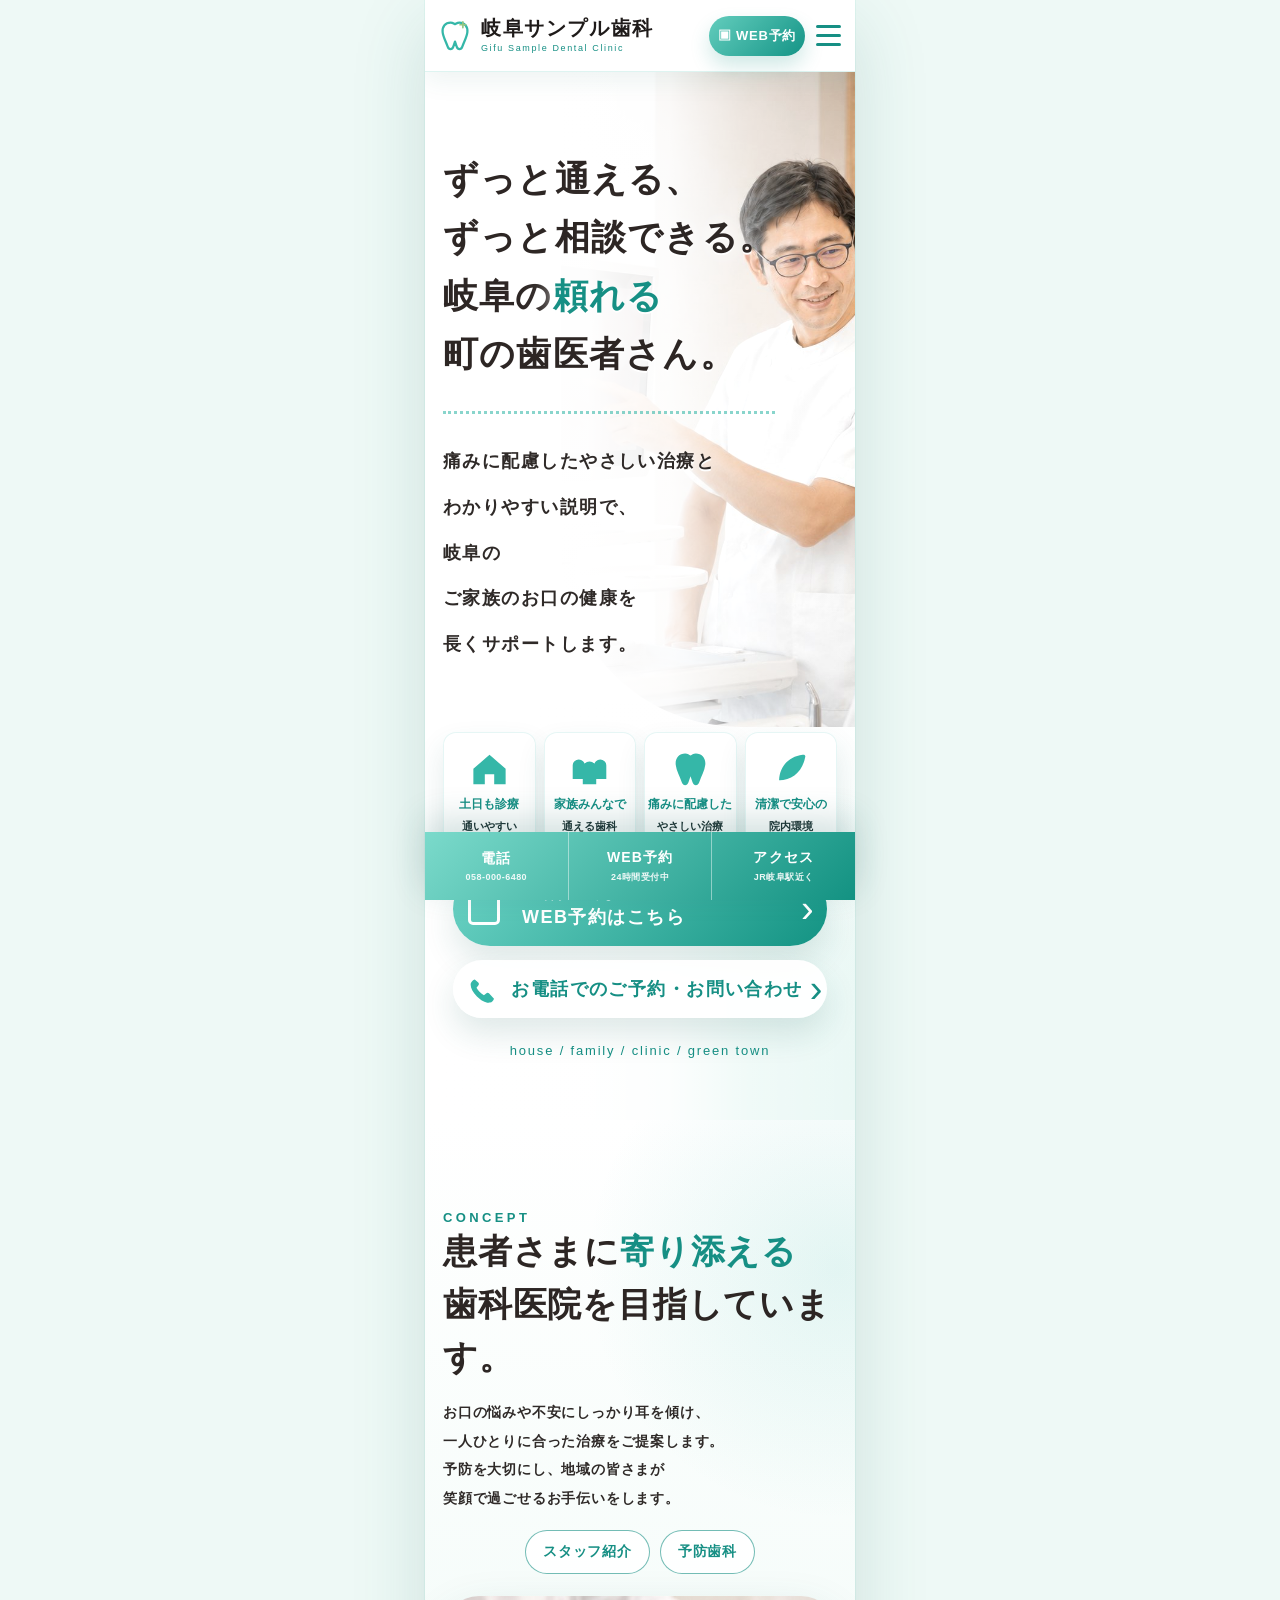
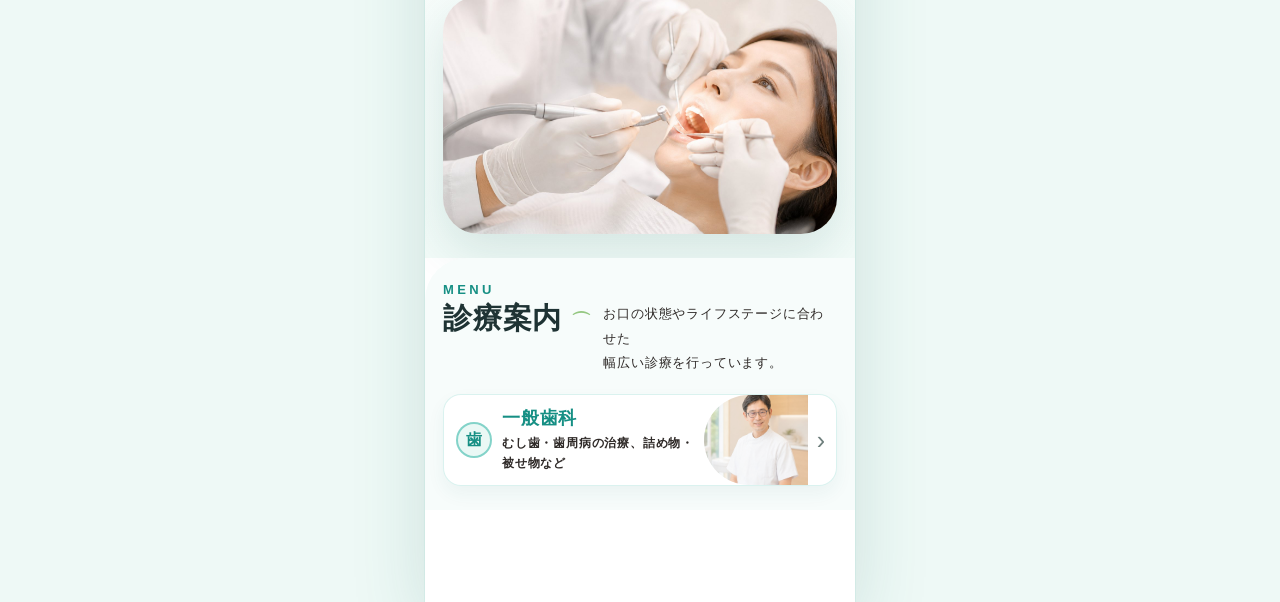
==== index.html @ 12d05323 "Initial commit" ====
<!doctype html>
<html lang="ja">
<head>
  <meta charset="utf-8">
  <meta name="viewport" content="width=device-width, initial-scale=1">
  <title>岐阜サンプル歯科 | Gifu Sample Dental Clinic</title>
  <meta name="description" content="岐阜サンプル歯科は、痛みに配慮したやさしい治療とわかりやすい説明で、ご家族のお口の健康を長く支える歯科医院です。">
  <meta name="theme-color" content="#35b7a8">
  <meta property="og:type" content="website">
  <meta property="og:site_name" content="岐阜サンプル歯科">
  <meta property="og:title" content="岐阜サンプル歯科 | Gifu Sample Dental Clinic">
  <meta property="og:description" content="ずっと通える、ずっと相談できる。岐阜の頼れる町の歯医者さん。">
  <meta property="og:image" content="assets/friendly_dental_consultation_in_a_modern_clinic.jpg">
  <link rel="icon" href="assets/favicon.svg" type="image/svg+xml">
  <link rel="manifest" href="site.webmanifest">
  <link rel="preload" as="image" href="assets/friendly_dental_consultation_in_a_modern_clinic.jpg">
  <link rel="stylesheet" href="styles.css">
</head>
<body class="home-page">
  <div class="site-shell">
    <header class="site-header">
      <a class="brand" href="index.html" aria-label="岐阜サンプル歯科トップ">
        <svg class="logo-icon" viewBox="0 0 64 64" aria-hidden="true">
          <path d="M24 8c-9 0-15 7-14 17 1 9 6 17 9 26 2 6 8 6 10 0l3-9 3 9c2 6 8 6 10 0 3-9 8-17 9-26C55 15 49 8 40 8c-4 0-6 2-8 3-2-1-4-3-8-3Z" fill="#fff" stroke="#35b7a8" stroke-width="4" stroke-linejoin="round"/>
          <path d="M46 7v10M41 12h10" stroke="#94c781" stroke-width="3" stroke-linecap="round"/>
        </svg>
        <span>
          <span class="brand-name">岐阜サンプル歯科</span>
          <span class="brand-en">Gifu Sample Dental Clinic</span>
        </span>
      </a>
      <a class="reserve-pill" href="reserve.html">▣ WEB予約</a>
      <button class="menu-trigger" type="button" data-menu-button aria-expanded="false" aria-label="メニューを開く">
        <span></span><span></span><span></span>
      </button>
    </header>
    <nav class="drawer" data-drawer aria-label="サイト内メニュー">
      <a href="treatment.html">診療案内 <span>›</span></a>
      <a href="staff.html">スタッフ紹介 <span>›</span></a>
      <a href="first.html">初めての方へ <span>›</span></a>
      <a href="clinic.html">院内・アクセス <span>›</span></a>
      <a href="reserve.html">WEB予約・相談 <span>›</span></a>
    </nav>

    <main class="page">
      <section class="hero-visual">
        <img class="hero-photo" src="assets/friendly_dental_consultation_in_a_modern_clinic.jpg" alt="院長が患者さまへ口腔内画像を見せながら説明している診療室">
        <div class="hero-copy reveal">
          <h1>ずっと通える、<br>ずっと相談できる。<br>岐阜の<strong>頼れる</strong><br>町の歯医者さん。</h1>
          <p>痛みに配慮したやさしい治療と<br>わかりやすい説明で、岐阜の<br>ご家族のお口の健康を<br>長くサポートします。</p>
        </div>

        <div class="floating-panel reveal">
          <div class="badge-wrap">
            <span class="badge">
              <svg viewBox="0 0 64 64" aria-hidden="true"><path d="M8 31 32 10l24 21v23H39V39H25v15H8V31Z"/></svg>
              <strong>土日も診療</strong><em>通いやすい</em>
            </span>
            <span class="badge">
              <svg viewBox="0 0 64 64" aria-hidden="true"><path d="M25 26a9 9 0 1 0-18 0v20h18V26Zm32 0a9 9 0 1 0-18 0v20h18V26ZM32 20a10 10 0 0 0-10 10v24h20V30A10 10 0 0 0 32 20Z"/></svg>
              <strong>家族みんなで</strong><em>通える歯科</em>
            </span>
            <span class="badge">
              <svg viewBox="0 0 64 64" aria-hidden="true"><path d="M24 8c-9 0-15 7-14 17 1 9 6 17 9 26 2 6 8 6 10 0l3-9 3 9c2 6 8 6 10 0 3-9 8-17 9-26C55 15 49 8 40 8c-4 0-6 2-8 3-2-1-4-3-8-3Z"/></svg>
              <strong>痛みに配慮した</strong><em>やさしい治療</em>
            </span>
            <span class="badge">
              <svg viewBox="0 0 64 64" aria-hidden="true"><path d="M50 10C29 13 16 27 15 48c20 0 35-13 39-35 .4-2-1-3.4-4-3Zm-2 6C36 27 27 35 16 49"/></svg>
              <strong>清潔で安心の</strong><em>院内環境</em>
            </span>
          </div>
          <div class="hero-actions">
            <a class="hero-main-reserve" href="reserve.html">
              <span class="hero-calendar" aria-hidden="true"></span>
              <span><small>24時間いつでもOK</small>WEB予約はこちら</span>
              <b>›</b>
            </a>
            <a class="hero-call-reserve" href="tel:0580006480">
              <svg class="hero-phone-icon" viewBox="0 0 64 64" aria-hidden="true"><path d="M20 10c-4 1-8 5-9 9-2 8 4 20 14 30s22 16 30 14c4-1 8-5 9-9l-11-12c-2-2-5-2-7 0l-5 4c-7-4-13-10-17-17l4-5c2-2 2-5 0-7L20 10Z"/></svg>
              <span>お電話でのご予約・お問い合わせ</span>
              <b>›</b>
            </a>
          </div>
          <div class="town-line">house / family / clinic / green town</div>
        </div>
      </section>

      <section class="concept-stage reveal">
        <div class="concept-copy">
          <span class="en-label">Concept</span>
          <h2>患者さまに<strong>寄り添える</strong><br>歯科医院を目指しています。</h2>
          <p>お口の悩みや不安にしっかり耳を傾け、<br>一人ひとりに合った治療をご提案します。<br>予防を大切にし、地域の皆さまが<br>笑顔で過ごせるお手伝いをします。</p>
          <div class="btn-row">
            <a class="soft-btn" href="staff.html">スタッフ紹介</a>
            <a class="soft-btn" href="treatment.html">予防歯科</a>
          </div>
        </div>
        <div class="concept-photo">
          <img src="assets/friendly_medical_staff_in_modern_clinic.jpg" alt="岐阜サンプル歯科のスタッフ">
        </div>
      </section>

      <section class="menu-preview reveal">
        <div class="menu-title-row">
          <div>
            <span class="en-label">MENU</span>
            <h2>診療案内 <span class="leaf">⌒</span></h2>
          </div>
          <p>お口の状態やライフステージに合わせた<br>幅広い診療を行っています。</p>
        </div>
        <a class="menu-band" href="treatment.html">
          <span class="line-icon">歯</span>
          <h3>一般歯科</h3>
          <p>むし歯・歯周病の治療、詰め物・被せ物など</p>
          <img class="photo-slice" src="assets/dental_checkup_in_progress.jpg" alt="一般歯科の診療風景">
        </a>
      </section>
    </main>
  </div>

  <nav class="bottom-action-bar" aria-label="固定予約導線">
    <a href="tel:0580006480"><span>電話</span><small>058-000-6480</small></a>
    <a href="reserve.html"><span>WEB予約</span><small>24時間受付中</small></a>
    <a href="clinic.html#access"><span>アクセス</span><small>JR岐阜駅近く</small></a>
  </nav>
  <script src="app.js"></script>
</body>
</html>
---- styles.css ----
:root {
  --color-primary: #35b7a8;
  --color-primary-dark: #168f84;
  --color-mint: #eaf8f5;
  --color-mint-light: #f6fcfa;
  --color-cream: #fffaf1;
  --color-text: #2f2a28;
  --color-heading: #1f3334;
  --color-muted: #6f7f7d;
  --color-white: #ffffff;
  --radius-sm: 14px;
  --radius-md: 22px;
  --radius-lg: 34px;
  --radius-xl: 46px;
  --radius-pill: 999px;
  --shadow-soft: 0 12px 32px rgba(30, 100, 95, 0.10);
  --shadow-panel: 0 18px 48px rgba(30, 100, 95, 0.14);
  --header-height: 72px;
  --bottom-cta-height: 68px;
  --page-max-width: 430px;
}

* {
  box-sizing: border-box;
}

html {
  scroll-behavior: smooth;
}

body {
  margin: 0;
  background: #eef9f6;
  color: var(--color-text);
  font-family: "Yu Mincho", "Hiragino Mincho ProN", "Yu Gothic", "Hiragino Sans", sans-serif;
  letter-spacing: 0.05em;
  overflow-x: hidden;
}

img {
  display: block;
  max-width: 100%;
}

a {
  color: inherit;
  text-decoration: none;
}

button,
input,
select,
textarea {
  font: inherit;
}

.site-shell {
  width: 100%;
  max-width: var(--page-max-width);
  min-height: 100vh;
  margin: 0 auto;
  overflow-x: hidden;
  background: var(--color-white);
  padding-bottom: calc(var(--bottom-cta-height) + 24px);
  position: relative;
}

@media (min-width: 431px) {
  .site-shell {
    box-shadow: 0 0 0 1px rgba(53, 183, 168, 0.08), 0 24px 70px rgba(30, 100, 95, 0.16);
  }
}

.site-header {
  height: var(--header-height);
  position: sticky;
  top: 0;
  z-index: 40;
  display: flex;
  align-items: center;
  gap: 8px;
  padding: 9px 12px;
  background: rgba(255, 255, 255, 0.95);
  border-bottom: 1px solid rgba(53, 183, 168, 0.16);
  box-shadow: 0 8px 26px rgba(30, 100, 95, 0.08);
  backdrop-filter: blur(14px);
}

.brand {
  min-width: 0;
  flex: 1;
  display: flex;
  align-items: center;
  gap: 8px;
}

.logo-icon {
  width: 36px;
  height: 36px;
  flex: 0 0 auto;
}

.brand-name {
  display: block;
  color: #1f1b1a;
  font-size: clamp(16px, 4.8vw, 20px);
  line-height: 1.05;
  font-weight: 700;
  letter-spacing: 0.08em;
  white-space: nowrap;
}

.brand-en {
  display: block;
  margin-top: 4px;
  color: var(--color-primary-dark);
  font-family: "Trebuchet MS", sans-serif;
  font-size: 9px;
  letter-spacing: 0.18em;
  white-space: nowrap;
}

.reserve-pill {
  width: 96px;
  height: 40px;
  border-radius: var(--radius-pill);
  background: linear-gradient(135deg, #63cdbd, #149486);
  color: #fff;
  display: inline-flex;
  align-items: center;
  justify-content: center;
  gap: 6px;
  font-weight: 700;
  font-size: 13px;
  box-shadow: 0 10px 20px rgba(22, 143, 132, 0.20);
}

.menu-trigger {
  width: 30px;
  height: 30px;
  padding: 0;
  border: 0;
  background: transparent;
  display: inline-flex;
  flex-direction: column;
  align-items: center;
  justify-content: center;
  gap: 6px;
}

.menu-trigger span {
  width: 25px;
  height: 3px;
  border-radius: var(--radius-pill);
  background: var(--color-primary-dark);
}

.drawer {
  position: fixed;
  z-index: 60;
  left: 50%;
  top: var(--header-height);
  width: 100%;
  max-width: var(--page-max-width);
  transform: translate(-50%, -16px);
  opacity: 0;
  pointer-events: none;
  padding: 14px 18px 22px;
  background: rgba(255, 255, 255, 0.98);
  border-bottom: 1px solid rgba(53, 183, 168, 0.16);
  box-shadow: var(--shadow-panel);
  transition: 0.22s ease;
}

.drawer.is-open {
  transform: translate(-50%, 0);
  opacity: 1;
  pointer-events: auto;
}

.drawer a {
  display: flex;
  justify-content: space-between;
  padding: 13px 4px;
  border-bottom: 1px dashed rgba(53, 183, 168, 0.22);
  color: var(--color-heading);
  font-weight: 700;
}

.bottom-action-bar {
  position: fixed;
  left: 50%;
  bottom: 0;
  z-index: 55;
  width: 100%;
  max-width: var(--page-max-width);
  height: var(--bottom-cta-height);
  transform: translateX(-50%);
  display: flex;
  overflow: hidden;
  background: linear-gradient(135deg, #7bdacb 0%, #139282 100%);
  box-shadow: 0 -12px 34px rgba(30, 100, 95, 0.20);
}

.bottom-action-bar a {
  flex: 1;
  display: flex;
  flex-direction: column;
  align-items: center;
  justify-content: center;
  gap: 4px;
  color: #fff;
  border-left: 1px solid rgba(255, 255, 255, 0.45);
  font-weight: 800;
  font-size: 14px;
  letter-spacing: 0.08em;
}

.bottom-action-bar a:first-child {
  border-left: 0;
}

.bottom-action-bar small {
  font-family: "Trebuchet MS", sans-serif;
  font-size: 9px;
  letter-spacing: 0.05em;
  opacity: 0.9;
}

.page {
  position: relative;
  overflow: hidden;
}

.page::before,
.page::after {
  content: "";
  position: absolute;
  pointer-events: none;
  border-radius: 50%;
  background: radial-gradient(circle, rgba(53, 183, 168, 0.13), rgba(255, 255, 255, 0));
  z-index: 0;
}

.page::before {
  width: 250px;
  height: 250px;
  top: 130px;
  left: -140px;
}

.page::after {
  width: 300px;
  height: 300px;
  right: -170px;
  bottom: 360px;
}

.page > * {
  position: relative;
  z-index: 1;
}

.leaf {
  color: #94c781;
  font-size: 20px;
  letter-spacing: -0.08em;
}

.en-label {
  display: block;
  color: var(--color-primary-dark);
  font-family: "Trebuchet MS", sans-serif;
  font-size: 13px;
  font-weight: 800;
  letter-spacing: 0.26em;
  text-transform: uppercase;
}

.section-band {
  padding: 28px 20px;
  position: relative;
}

.section-band.mint {
  background:
    radial-gradient(circle at 5% 16%, rgba(53, 183, 168, 0.10), transparent 34%),
    linear-gradient(180deg, #f6fcfa 0%, #ffffff 100%);
}

.section-band.wave {
  background:
    radial-gradient(circle at 92% 10%, rgba(53, 183, 168, 0.11), transparent 28%),
    linear-gradient(180deg, #ffffff 0%, #effaf7 100%);
  border-radius: 42px 42px 0 0;
  margin-top: -16px;
}

.section-head {
  margin-bottom: 18px;
}

.section-head h1,
.section-head h2 {
  margin: 7px 0 0;
  color: var(--color-heading);
  font-size: clamp(28px, 8.2vw, 38px);
  line-height: 1.35;
  letter-spacing: 0.14em;
}

.section-head p {
  margin: 12px 0 0;
  color: var(--color-text);
  font-size: 14px;
  line-height: 2;
}

.section-note {
  color: var(--color-muted);
  font-size: 12px;
  line-height: 1.9;
}

.btn-row {
  display: flex;
  gap: 10px;
  align-items: center;
  justify-content: center;
}

.soft-btn,
.solid-btn {
  min-height: 44px;
  border-radius: var(--radius-pill);
  display: inline-flex;
  align-items: center;
  justify-content: center;
  gap: 8px;
  padding: 0 17px;
  font-weight: 800;
  font-size: 14px;
  white-space: nowrap;
}

.soft-btn {
  color: var(--color-primary-dark);
  border: 1px solid rgba(22, 143, 132, 0.60);
  background: rgba(255, 255, 255, 0.88);
}

.solid-btn {
  color: #fff;
  border: 0;
  background: linear-gradient(135deg, #68cfbf, #139282);
  box-shadow: 0 12px 26px rgba(22, 143, 132, 0.22);
}

.hero-visual {
  position: relative;
  min-height: 700px;
  padding: 34px 18px 108px;
  background:
    linear-gradient(90deg, rgba(255, 255, 255, 1) 0%, rgba(255, 255, 255, 0.98) 54%, rgba(255, 255, 255, 0.44) 75%, rgba(255, 255, 255, 0.06) 100%),
    linear-gradient(180deg, #ffffff 0%, #f6fcfa 100%);
  overflow: hidden;
}

.hero-visual::before {
  content: "";
  position: absolute;
  inset: auto -40px -30px -40px;
  height: 118px;
  background: #fff;
  border-radius: 50% 50% 0 0 / 58% 58% 0 0;
  z-index: 2;
}

.hero-photo {
  position: absolute;
  z-index: 0;
  top: 0;
  right: -64px;
  width: 78%;
  height: 380px;
  object-fit: cover;
  object-position: 56% center;
  border-bottom-left-radius: 160px;
  filter: saturate(0.98) brightness(1.06);
}

.hero-copy {
  width: 66%;
  position: relative;
  z-index: 3;
  padding-top: 10px;
  word-break: keep-all;
  overflow-wrap: normal;
}

.hero-copy h1 {
  margin: 0;
  color: #2d2624;
  font-size: clamp(27px, 7.2vw, 31px);
  line-height: 1.54;
  letter-spacing: 0.045em;
  font-weight: 800;
  word-break: keep-all;
  overflow-wrap: normal;
}

.hero-copy h1 strong,
.section-head strong,
.concept-copy strong {
  color: var(--color-primary-dark);
  font-weight: 900;
}

.hero-copy p {
  margin: 16px 0 0;
  color: var(--color-text);
  font-size: clamp(13px, 3.5vw, 15px);
  line-height: 2.15;
  font-weight: 600;
}

.town-line {
  margin-top: 18px;
  color: #8caf77;
  font-family: "Trebuchet MS", sans-serif;
  font-size: 12px;
  letter-spacing: 0.08em;
  border-top: 2px dotted rgba(53, 183, 168, 0.40);
  padding-top: 14px;
}

.floating-panel {
  position: relative;
  z-index: 5;
  margin: 42px 0 0;
}

.badge-wrap {
  display: flex;
  flex-wrap: wrap;
  justify-content: center;
  gap: 10px 8px;
  margin-bottom: 18px;
}

.badge {
  width: calc(33.333% - 7px);
  min-height: 44px;
  display: flex;
  align-items: center;
  justify-content: center;
  gap: 6px;
  padding: 8px 7px;
  border-radius: var(--radius-pill);
  background: rgba(255, 255, 255, 0.93);
  box-shadow: 0 10px 22px rgba(30, 100, 95, 0.11);
  border: 1px solid rgba(53, 183, 168, 0.18);
  color: var(--color-heading);
  font-weight: 800;
  font-size: 12px;
  line-height: 1.28;
}

.badge .line-icon {
  width: 24px;
  height: 24px;
  flex: 0 0 auto;
  font-size: 13px;
}

.hero-actions {
  display: flex;
  gap: 10px;
  margin-top: 4px;
}

.hero-actions a {
  flex: 1;
  min-height: 56px;
  border-radius: var(--radius-pill);
  display: flex;
  align-items: center;
  justify-content: center;
  gap: 7px;
  font-size: 13px;
  font-weight: 900;
  letter-spacing: 0.02em;
  white-space: nowrap;
}

.hero-actions a:nth-child(2) {
  background: linear-gradient(135deg, #62cbbb, #119083);
  color: #fff;
  box-shadow: 0 13px 26px rgba(22, 143, 132, 0.22);
}

.hero-actions a:not(:nth-child(2)) {
  background: #fff;
  color: var(--color-primary-dark);
  border: 2px solid rgba(22, 143, 132, 0.72);
}

.home-page .hero-visual {
  min-height: 1048px;
  padding: 54px 18px 42px;
  background:
    linear-gradient(180deg, #ffffff 0%, #ffffff 60%, #edf9f6 100%);
}

.home-page .hero-visual::before {
  height: 220px;
  bottom: 0;
  background: linear-gradient(180deg, rgba(234, 248, 245, 0) 0%, rgba(234, 248, 245, 0.96) 40%, rgba(234, 248, 245, 1) 100%);
  border-radius: 0;
  z-index: 1;
}

.home-page .hero-visual::after {
  content: "";
  position: absolute;
  inset: 0;
  z-index: 1;
  pointer-events: none;
  background:
    linear-gradient(90deg, rgba(255, 255, 255, 1) 0%, rgba(255, 255, 255, 0.99) 38%, rgba(255, 255, 255, 0.86) 57%, rgba(255, 255, 255, 0.28) 76%, rgba(255, 255, 255, 0.02) 100%),
    linear-gradient(180deg, rgba(255,255,255,0) 0%, rgba(255,255,255,0) 68%, rgba(234,248,245,0.88) 88%, rgba(234,248,245,1) 100%);
}

.home-page .hero-photo {
  right: -84px;
  top: 0;
  width: 88%;
  height: 655px;
  border-bottom-left-radius: 180px;
  object-position: 52% center;
}

.home-page .hero-copy {
  width: 82%;
  padding-top: 24px;
  z-index: 3;
}

.home-page .hero-copy h1 {
  display: inline-block;
  margin: 0 0 25px;
  padding-bottom: 27px;
  border-bottom: 3px dotted rgba(53, 183, 168, 0.58);
  font-size: clamp(30px, 8.15vw, 35px);
  line-height: 1.67;
  letter-spacing: 0.035em;
  text-shadow: 0 2px 0 rgba(255, 255, 255, 0.98), 0 0 18px rgba(255, 255, 255, 0.96), 0 0 34px rgba(255, 255, 255, 0.88);
}

.home-page .hero-copy p {
  margin: 0;
  width: 72%;
  font-size: clamp(16px, 4.15vw, 18px);
  line-height: 2.55;
  font-weight: 700;
  letter-spacing: 0.08em;
  text-shadow: 0 2px 0 rgba(255,255,255,0.98), 0 0 18px rgba(255,255,255,0.95);
}

.home-page .floating-panel {
  margin-top: 64px;
  z-index: 4;
}

.home-page .badge-wrap {
  display: grid;
  grid-template-columns: repeat(4, minmax(0, 1fr));
  gap: 8px;
  margin-bottom: 24px;
}

.home-page .badge {
  width: auto;
  min-height: 116px;
  padding: 13px 6px 12px;
  display: flex;
  flex-direction: column;
  align-items: center;
  justify-content: center;
  gap: 6px;
  border-radius: 13px;
  background: rgba(255, 255, 255, 0.93);
  border: 1px solid rgba(53, 183, 168, 0.12);
  box-shadow: 0 14px 28px rgba(30, 100, 95, 0.12);
  text-align: center;
}

.home-page .badge svg {
  width: 43px;
  height: 43px;
  fill: var(--color-primary);
  stroke: var(--color-primary);
  stroke-width: 0;
}

.home-page .badge strong {
  display: block;
  color: var(--color-primary-dark);
  font-size: 12px;
  line-height: 1.3;
  font-weight: 900;
  letter-spacing: 0;
  word-break: keep-all;
  overflow-wrap: normal;
}

.home-page .badge em {
  display: block;
  color: var(--color-heading);
  font-style: normal;
  font-size: 11px;
  line-height: 1.35;
  font-weight: 700;
  letter-spacing: 0;
  word-break: keep-all;
  overflow-wrap: normal;
}

.home-page .hero-actions {
  flex-direction: column;
  gap: 14px;
  margin-top: 0;
  padding: 0 10px;
}

.home-page .hero-actions a {
  width: 100%;
  min-height: auto;
  position: relative;
  border-radius: var(--radius-pill);
  font-size: 18px;
  letter-spacing: 0.08em;
  box-shadow: 0 16px 32px rgba(30, 100, 95, 0.14);
  overflow: hidden;
}

.home-page .hero-actions .hero-main-reserve {
  min-height: 74px;
  display: grid;
  grid-template-columns: 62px 1fr 26px;
  color: #fff;
  border: 0;
  background: linear-gradient(135deg, #6dd4c6 0%, #139383 100%);
}

.home-page .hero-actions .hero-main-reserve small {
  display: block;
  margin-bottom: 4px;
  font-size: 11px;
  line-height: 1;
  letter-spacing: 0.16em;
  opacity: 0.96;
}

.home-page .hero-calendar {
  width: 32px;
  height: 32px;
  justify-self: center;
  border: 3px solid #fff;
  border-radius: 5px;
  position: relative;
}

.home-page .hero-calendar::before,
.home-page .hero-calendar::after {
  content: "";
  position: absolute;
  top: -8px;
  width: 5px;
  height: 10px;
  border-radius: 4px;
  background: #fff;
}

.home-page .hero-calendar::before {
  left: 6px;
}

.home-page .hero-calendar::after {
  right: 6px;
}

.home-page .hero-actions .hero-call-reserve {
  min-height: 58px;
  display: grid;
  grid-template-columns: 48px 1fr 24px;
  color: var(--color-primary-dark);
  background: rgba(255, 255, 255, 0.96);
  border: 0;
  padding: 0 14px 0 24px;
}

.home-page .hero-phone-icon {
  display: flex;
  justify-self: center;
  width: 28px;
  height: 28px;
  color: var(--color-primary);
  fill: currentColor;
}

.home-page .hero-actions b {
  font-size: 38px;
  line-height: 1;
  font-weight: 400;
}

.home-page .town-line {
  margin: 26px auto 0;
  padding: 0;
  border: 0;
  color: var(--color-primary-dark);
  font-size: 13px;
  line-height: 1;
  letter-spacing: 0.14em;
  text-align: center;
  white-space: nowrap;
}

.line-icon {
  width: 36px;
  height: 36px;
  display: inline-flex;
  align-items: center;
  justify-content: center;
  color: var(--color-primary-dark);
  border: 2px solid rgba(53, 183, 168, 0.56);
  border-radius: 50%;
  font-weight: 900;
  font-family: "Trebuchet MS", sans-serif;
  line-height: 1;
}

.news-panel {
  margin: 16px 0 0;
  padding: 10px 12px;
  background: rgba(255, 255, 255, 0.94);
  border-radius: 20px;
  border: 1px solid rgba(53, 183, 168, 0.16);
  box-shadow: var(--shadow-soft);
  display: flex;
  gap: 14px;
  align-items: stretch;
}

.news-title {
  display: flex;
  align-items: center;
  padding-right: 13px;
  border-right: 2px dotted rgba(53, 183, 168, 0.42);
  color: var(--color-primary-dark);
  font-family: "Trebuchet MS", sans-serif;
  font-size: 21px;
  font-weight: 800;
  letter-spacing: 0.18em;
}

.news-list {
  flex: 1;
}

.news-line {
  display: flex;
  align-items: center;
  gap: 8px;
  padding: 3px 0;
  font-size: 12px;
  white-space: nowrap;
}

.news-line time {
  font-family: "Trebuchet MS", sans-serif;
  letter-spacing: 0.04em;
}

.news-label {
  padding: 3px 9px;
  border-radius: var(--radius-pill);
  background: var(--color-mint);
  color: var(--color-primary-dark);
  font-size: 11px;
  font-weight: 800;
}

.concept-stage {
  padding: 90px 18px 24px;
  background:
    radial-gradient(circle at 96% 20%, rgba(53, 183, 168, 0.13), transparent 35%),
    linear-gradient(180deg, #ffffff 0%, #f2fbf8 100%);
}

.concept-copy h2 {
  margin: 0;
  font-size: clamp(28px, 7.4vw, 34px);
  line-height: 1.56;
  color: #2d2624;
}

.concept-copy p {
  margin: 14px 0 17px;
  font-size: 14px;
  line-height: 2.05;
  font-weight: 600;
}

.concept-photo {
  margin: 22px 0 0;
  width: 100%;
  border-radius: 36px;
  overflow: hidden;
  box-shadow: var(--shadow-panel);
}

.concept-photo img {
  width: 100%;
  height: 238px;
  object-fit: cover;
  object-position: center;
}

.menu-preview {
  padding: 24px 18px 16px;
  background: #f7fcfb;
  border-top-left-radius: 42px;
}

.menu-title-row {
  display: flex;
  align-items: flex-start;
  justify-content: space-between;
  gap: 14px;
  margin-bottom: 18px;
}

.menu-title-row h2 {
  margin: 4px 0 0;
  font-size: 29px;
  line-height: 1.2;
  color: var(--color-heading);
}

.menu-title-row p {
  flex: 1;
  margin: 20px 0 0;
  font-size: 13px;
  line-height: 1.9;
}

.menu-band {
  display: block;
  position: relative;
  min-height: 74px;
  padding: 12px 142px 12px 58px;
  margin: 0 0 8px;
  border: 1px solid rgba(53, 183, 168, 0.18);
  border-radius: 18px;
  background: rgba(255, 255, 255, 0.93);
  box-shadow: 0 8px 18px rgba(30, 100, 95, 0.06);
  overflow: hidden;
}

.menu-band::after {
  content: "›";
  position: absolute;
  right: 10px;
  top: 50%;
  transform: translateY(-50%);
  z-index: 3;
  color: var(--color-muted);
  font-size: 25px;
  line-height: 1;
}

.menu-band .line-icon {
  position: absolute;
  left: 12px;
  top: 50%;
  transform: translateY(-50%);
  background: var(--color-mint);
}

.menu-band h3 {
  margin: 0 0 5px;
  color: var(--color-primary-dark);
  font-size: 18px;
  line-height: 1.25;
}

.menu-band p {
  margin: 0;
  color: var(--color-text);
  font-size: 12px;
  line-height: 1.6;
  font-weight: 600;
}

.menu-band .photo-slice {
  position: absolute;
  right: 28px;
  top: 0;
  width: 104px;
  height: 100%;
  object-fit: cover;
  border-radius: 48px 0 0 48px;
  opacity: 0.86;
}

.page-hero {
  position: relative;
  min-height: 292px;
  padding: 40px 20px 28px;
  overflow: hidden;
  background:
    linear-gradient(90deg, rgba(255, 255, 255, 0.98) 0%, rgba(255, 255, 255, 0.86) 52%, rgba(255, 255, 255, 0.16) 100%),
    #f7fcfb;
}

.page-hero img {
  position: absolute;
  right: -10px;
  top: 0;
  width: 51%;
  height: 100%;
  object-fit: cover;
  border-bottom-left-radius: 118px;
  z-index: 0;
}

.page-hero .section-head {
  width: 62%;
  position: relative;
  z-index: 2;
}

.page-hero .section-head h1 {
  font-size: clamp(30px, 8.4vw, 38px);
}

.breadcrumb {
  display: flex;
  gap: 8px;
  align-items: center;
  padding: 14px 20px 0;
  color: var(--color-muted);
  font-size: 12px;
}

.center-title {
  padding: 22px 20px 18px;
  text-align: center;
  background:
    radial-gradient(circle at 100% 0%, rgba(53, 183, 168, 0.10), transparent 34%),
    linear-gradient(180deg, #fff, #fbfdfc);
}

.center-title h1 {
  margin: 0;
  color: var(--color-heading);
  font-size: clamp(28px, 8vw, 36px);
  letter-spacing: 0.2em;
}

.doctor-stage {
  padding: 28px 20px;
  background:
    radial-gradient(circle at 5% 18%, rgba(53, 183, 168, 0.09), transparent 32%),
    linear-gradient(180deg, #fff, #f8fcfb);
}

.doctor-photo-large {
  margin: 12px auto 0;
  width: 68%;
  border-radius: 80px 80px 26px 26px;
  overflow: hidden;
  box-shadow: var(--shadow-panel);
}

.doctor-photo-large img {
  width: 100%;
  height: 300px;
  object-fit: cover;
  object-position: center top;
}

.profile-panel {
  margin-top: -26px;
  padding: 34px 18px 18px;
  border-radius: var(--radius-lg);
  background: rgba(255, 255, 255, 0.94);
  border: 1px solid rgba(53, 183, 168, 0.16);
  box-shadow: var(--shadow-soft);
}

.profile-panel h2 {
  margin: 4px 0 6px;
  color: var(--color-heading);
  font-size: 32px;
  letter-spacing: 0.24em;
}

.profile-panel .meta {
  color: var(--color-primary-dark);
  font-weight: 800;
  font-size: 14px;
}

.history-list {
  margin-top: 14px;
}

.history-line {
  display: flex;
  gap: 13px;
  padding: 9px 0;
  border-bottom: 1px dashed rgba(53, 183, 168, 0.25);
  font-size: 13px;
  line-height: 1.6;
}

.history-line b {
  min-width: 54px;
  color: var(--color-primary-dark);
  font-family: "Trebuchet MS", sans-serif;
}

.message-panel {
  margin-top: 16px;
  padding: 18px;
  border-radius: 28px;
  background: linear-gradient(135deg, rgba(234, 248, 245, 0.86), #fff);
}

.message-panel h3 {
  margin: 0 0 10px;
  color: var(--color-primary-dark);
  font-size: 18px;
  line-height: 1.6;
}

.message-panel p {
  margin: 0;
  font-size: 13px;
  line-height: 2;
}

.three-column {
  display: flex;
  margin-top: 16px;
  border-radius: 24px;
  background: #fff;
  border: 1px solid rgba(53, 183, 168, 0.16);
  box-shadow: var(--shadow-soft);
  overflow: hidden;
}

.three-column > div {
  flex: 1;
  padding: 14px 10px;
  border-left: 1px dashed rgba(53, 183, 168, 0.20);
}

.three-column > div:first-child {
  border-left: 0;
}

.three-column h3 {
  margin: 0 0 8px;
  color: var(--color-primary-dark);
  font-size: 14px;
  text-align: center;
}

.three-column p {
  margin: 0;
  font-size: 11px;
  line-height: 1.8;
}

.staff-mosaic {
  padding: 26px 20px 34px;
  background: #fff;
}

.staff-piece {
  display: flex;
  gap: 14px;
  align-items: center;
  margin: 12px 0 20px;
}

.staff-piece.reverse {
  flex-direction: row-reverse;
}

.staff-piece img {
  width: 42%;
  height: 150px;
  object-fit: cover;
  border-radius: 34px;
  box-shadow: var(--shadow-soft);
}

.staff-piece h3 {
  margin: 0 0 8px;
  color: var(--color-primary-dark);
  font-size: 18px;
}

.staff-piece p {
  margin: 0;
  font-size: 13px;
  line-height: 1.95;
}

.family-illustration {
  margin: 10px 0 20px auto;
  width: 64%;
  padding: 18px;
  border: 2px solid rgba(148, 199, 129, 0.36);
  border-radius: 46px;
  color: var(--color-heading);
  text-align: center;
  background: #fff;
}

.family-illustration p {
  margin: 0 0 10px;
  font-size: 14px;
  line-height: 1.7;
}

.final-cta {
  position: relative;
  padding: 28px 20px 22px;
  background: linear-gradient(90deg, #fff 0%, #fff 50%, rgba(234, 248, 245, 0.95) 100%);
  overflow: hidden;
}

.final-cta img {
  width: 58%;
  margin-left: auto;
  border-radius: 56px 0 0 56px;
  height: 160px;
  object-fit: cover;
}

.final-cta h2 {
  margin: 0 0 12px;
  width: 64%;
  color: var(--color-heading);
  font-size: 22px;
  line-height: 1.75;
}

.final-cta p {
  margin: 0 0 16px;
  width: 60%;
  font-size: 13px;
  line-height: 1.8;
}

.final-cta .solid-btn {
  width: 78%;
  margin: -10px auto 0;
  position: relative;
  z-index: 3;
}

.treatment-list {
  padding: 0 18px 22px;
  background: linear-gradient(180deg, #fff 0%, #f7fcfb 100%);
}

.payment-panel {
  margin: 0 18px 20px;
  padding: 18px;
  border-radius: 26px;
  border: 1px solid rgba(53, 183, 168, 0.22);
  background: rgba(255, 255, 255, 0.95);
  box-shadow: var(--shadow-soft);
}

.payment-panel h2 {
  margin: 0 0 12px;
  color: var(--color-primary-dark);
  font-size: 21px;
}

.payment-pair {
  display: flex;
  gap: 12px;
}

.payment-pair div {
  flex: 1;
  padding: 15px 12px;
  border-radius: 18px;
  background: #fff;
  box-shadow: 0 8px 18px rgba(30, 100, 95, 0.08);
}

.payment-pair b {
  display: block;
  color: var(--color-heading);
  font-size: 14px;
  line-height: 1.6;
}

.payment-pair span {
  display: block;
  margin-top: 8px;
  color: var(--color-muted);
  font-size: 11px;
  line-height: 1.6;
}

.contact-hero {
  min-height: 220px;
}

.tel-panel {
  margin: -18px 16px 18px;
  padding: 20px 18px;
  border-radius: 24px;
  background: rgba(255, 255, 255, 0.96);
  box-shadow: var(--shadow-panel);
  border: 1px solid rgba(53, 183, 168, 0.15);
}

.tel-panel strong {
  display: block;
  color: var(--color-primary-dark);
  font-family: "Trebuchet MS", sans-serif;
  font-size: clamp(31px, 9.4vw, 43px);
  letter-spacing: 0.06em;
}

.tel-panel p {
  margin: 8px 0 0;
  color: #d34d43;
  font-weight: 800;
  font-size: 13px;
  line-height: 1.8;
}

.tel-hours {
  margin-top: 14px;
  padding-top: 14px;
  border-top: 1px solid rgba(53, 183, 168, 0.16);
  font-size: 13px;
  line-height: 2;
}

.contact-form-panel {
  margin: 0 16px 18px;
  padding: 20px 16px;
  border-radius: 24px;
  background: #fff;
  box-shadow: var(--shadow-soft);
  border: 1px solid rgba(53, 183, 168, 0.14);
}

.contact-form-panel h2 {
  margin: 0 0 16px;
  color: var(--color-primary-dark);
  text-align: center;
  font-size: 18px;
}

.form-row {
  margin-bottom: 13px;
}

.form-row label {
  display: flex;
  justify-content: space-between;
  align-items: center;
  margin-bottom: 7px;
  color: var(--color-heading);
  font-size: 13px;
  font-weight: 800;
}

.mark {
  display: inline-flex;
  align-items: center;
  justify-content: center;
  min-width: 34px;
  height: 22px;
  border-radius: 6px;
  color: #d75348;
  border: 1px solid rgba(215, 83, 72, 0.45);
  font-size: 11px;
}

.mark.optional {
  color: var(--color-primary-dark);
  border-color: rgba(53, 183, 168, 0.45);
}

.form-row input,
.form-row select,
.form-row textarea {
  width: 100%;
  min-height: 46px;
  padding: 11px 13px;
  border-radius: 10px;
  border: 1px solid rgba(47, 42, 40, 0.13);
  background: #fff;
  color: var(--color-text);
  outline: 0;
}

.form-row textarea {
  min-height: 96px;
  resize: vertical;
}

.agree-row {
  display: flex;
  align-items: center;
  gap: 9px;
  margin: 10px 0 16px;
  font-size: 13px;
}

.agree-row a {
  color: var(--color-primary-dark);
  text-decoration: underline;
  text-underline-offset: 4px;
}

.is-hidden {
  position: absolute;
  width: 1px;
  height: 1px;
  overflow: hidden;
  clip: rect(0 0 0 0);
  white-space: nowrap;
}

.submit-btn {
  width: 100%;
  height: 54px;
  border: 0;
  border-radius: var(--radius-pill);
  background: linear-gradient(135deg, #72d3c4, #189487);
  color: #fff;
  font-size: 20px;
  font-weight: 900;
  letter-spacing: 0.12em;
  box-shadow: 0 14px 28px rgba(22, 143, 132, 0.18);
}

.hours-access {
  padding: 0 16px 24px;
  display: flex;
  flex-direction: column;
  gap: 16px;
}

.hours-box,
.access-band {
  padding: 18px;
  border-radius: 22px;
  background: rgba(255, 255, 255, 0.95);
  border: 1px solid rgba(53, 183, 168, 0.18);
  box-shadow: var(--shadow-soft);
}

.hours-box h2,
.access-band h2 {
  margin: 0 0 14px;
  color: var(--color-primary-dark);
  font-family: "Trebuchet MS", sans-serif;
  letter-spacing: 0.16em;
  font-size: 20px;
}

.hours-table {
  width: 100%;
  border-collapse: collapse;
  font-size: 12px;
}

.hours-table th,
.hours-table td {
  border-bottom: 1px solid rgba(53, 183, 168, 0.20);
  padding: 9px 4px;
  text-align: center;
}

.hours-table th:first-child,
.hours-table td:first-child {
  text-align: left;
}

.access-map {
  position: relative;
  min-height: 170px;
  margin-bottom: 12px;
  border-radius: 18px;
  overflow: hidden;
  background:
    linear-gradient(90deg, rgba(255, 255, 255, 0.72), rgba(255, 255, 255, 0.25)),
    url("assets/gifu-access-map.jpg") center / cover;
}

.map-pin {
  position: absolute;
  left: 50%;
  top: 48%;
  transform: translate(-50%, -50%);
  width: 88px;
  height: 88px;
  display: flex;
  align-items: center;
  justify-content: center;
  border-radius: 50%;
  color: #fff;
  background: linear-gradient(135deg, #60cdbc, #148f83);
  box-shadow: var(--shadow-panel);
  text-align: center;
  font-weight: 900;
  font-size: 12px;
}

.access-band p {
  margin: 7px 0;
  font-size: 13px;
  line-height: 1.7;
}

.photo-pair {
  display: flex;
  gap: 10px;
  margin-top: 12px;
}

.photo-pair figure {
  flex: 1;
  margin: 0;
}

.photo-pair img {
  height: 88px;
  width: 100%;
  object-fit: cover;
  border-radius: 14px;
}

.photo-pair figcaption {
  margin-top: 6px;
  font-size: 12px;
  text-align: center;
}

.message-stage {
  position: relative;
  padding: 30px 20px 26px;
  background:
    radial-gradient(circle at 82% 20%, rgba(53, 183, 168, 0.11), transparent 36%),
    linear-gradient(180deg, #ffffff, #f8fcfb);
}

.message-stage img {
  width: 50%;
  margin: -10px -10px 0 auto;
  border-radius: 80px 0 0 80px;
  height: 230px;
  object-fit: cover;
  object-position: top center;
}

.message-stage .section-head {
  width: 66%;
}

.message-stage p {
  margin: 10px 0 0;
  font-size: 13px;
  line-height: 2.05;
}

.clinic-gallery {
  padding: 20px 0 26px;
  background: #fff;
}

.clinic-gallery .section-head {
  padding: 0 20px;
}

.gallery-row {
  display: flex;
  overflow-x: auto;
  gap: 0;
  scroll-snap-type: x mandatory;
  scrollbar-width: none;
}

.gallery-row::-webkit-scrollbar {
  display: none;
}

.gallery-row figure {
  flex: 0 0 36%;
  margin: 0;
  scroll-snap-align: start;
}

.gallery-row img {
  width: 100%;
  height: 116px;
  object-fit: cover;
}

.gallery-row figcaption {
  padding: 10px 4px 0;
  color: var(--color-heading);
  text-align: center;
  font-size: 12px;
}

.equipment-strip {
  padding: 24px 18px;
  background:
    linear-gradient(180deg, #f6fcfa, #fff),
    radial-gradient(circle at 92% 16%, rgba(53, 183, 168, 0.11), transparent 30%);
}

.equipment-row {
  display: flex;
  overflow-x: auto;
  gap: 10px;
  padding-bottom: 4px;
  scrollbar-width: none;
}

.equipment-row::-webkit-scrollbar {
  display: none;
}

.equipment-unit {
  flex: 0 0 118px;
  min-height: 170px;
  padding: 10px;
  border-radius: 18px;
  background: rgba(255, 255, 255, 0.92);
  border: 1px solid rgba(53, 183, 168, 0.13);
}

.equipment-unit img {
  width: 100%;
  height: 74px;
  object-fit: contain;
  margin-bottom: 8px;
}

.equipment-unit b {
  display: block;
  color: var(--color-heading);
  font-size: 12px;
  line-height: 1.4;
}

.equipment-unit span {
  display: block;
  margin-top: 6px;
  color: var(--color-muted);
  font-size: 10px;
  line-height: 1.6;
}

.policy-strip {
  padding: 26px 18px;
  background: #fff;
}

.policy-row {
  position: relative;
  min-height: 140px;
  margin-bottom: 14px;
  padding: 18px 18px 18px 124px;
  border-radius: 24px;
  overflow: hidden;
  background:
    radial-gradient(circle at 100% 100%, rgba(255, 250, 241, 0.96), transparent 46%),
    #fff;
  border: 1px solid rgba(53, 183, 168, 0.14);
  box-shadow: var(--shadow-soft);
}

.policy-row img {
  position: absolute;
  left: 66px;
  top: 0;
  width: 120px;
  height: 100%;
  object-fit: cover;
  border-radius: 0 50px 50px 0;
  opacity: 0.95;
}

.policy-row .num {
  position: absolute;
  left: 16px;
  top: 24px;
  color: rgba(53, 183, 168, 0.70);
  font-family: Georgia, serif;
  font-size: 47px;
  font-style: italic;
}

.policy-row h3 {
  position: relative;
  z-index: 2;
  margin: 0 0 8px;
  color: var(--color-heading);
  font-size: 17px;
  line-height: 1.65;
}

.policy-row h3 strong {
  color: var(--color-primary-dark);
}

.policy-row p {
  position: relative;
  z-index: 2;
  margin: 0;
  font-size: 11px;
  line-height: 1.85;
}

.first-hero {
  min-height: 338px;
}

.exam-row {
  padding: 0 18px 24px;
  display: flex;
  gap: 10px;
}

.exam-unit {
  flex: 1;
  border-radius: 16px;
  overflow: hidden;
  background: #fff;
  border: 1px solid rgba(53, 183, 168, 0.15);
  box-shadow: var(--shadow-soft);
}

.exam-unit img {
  width: 100%;
  height: 86px;
  object-fit: cover;
}

.exam-unit b {
  display: block;
  padding: 10px 8px 4px;
  color: var(--color-primary-dark);
  text-align: center;
  font-size: 12px;
  line-height: 1.4;
}

.exam-unit p {
  margin: 0;
  padding: 0 8px 12px;
  font-size: 10px;
  line-height: 1.65;
  text-align: center;
}

.circle-care {
  padding: 22px 18px;
  background: #fff;
}

.circle-wrap {
  display: flex;
  justify-content: space-between;
  gap: 10px;
}

.circle-unit {
  flex: 1;
  text-align: center;
}

.circle-unit img {
  width: 82px;
  height: 82px;
  margin: 0 auto 10px;
  border-radius: 50%;
  object-fit: cover;
  box-shadow: var(--shadow-soft);
}

.circle-unit b {
  display: block;
  color: var(--color-primary-dark);
  font-size: 12px;
  line-height: 1.4;
}

.circle-unit p {
  margin: 6px 0 0;
  font-size: 10px;
  line-height: 1.55;
}

.flow-strip {
  padding: 24px 14px;
  background: linear-gradient(180deg, #f8fcfb, #fff);
}

.flow-line {
  display: flex;
  gap: 6px;
  align-items: stretch;
}

.flow-step {
  flex: 1;
  position: relative;
  padding: 18px 6px 10px;
  border-radius: 16px;
  background: #fff;
  border: 1px solid rgba(53, 183, 168, 0.25);
  text-align: center;
  min-height: 116px;
}

.flow-step::before {
  content: attr(data-step);
  position: absolute;
  left: 8px;
  top: -9px;
  width: 24px;
  height: 24px;
  display: flex;
  align-items: center;
  justify-content: center;
  border-radius: 50%;
  background: var(--color-primary);
  color: #fff;
  font-family: "Trebuchet MS", sans-serif;
  font-size: 13px;
  font-weight: 900;
}

.flow-step b {
  display: block;
  color: var(--color-primary-dark);
  font-size: 12px;
  line-height: 1.35;
}

.flow-step span {
  display: block;
  margin-top: 7px;
  font-size: 9px;
  line-height: 1.55;
}

.icon-strip {
  display: flex;
  flex-wrap: wrap;
  gap: 10px;
  padding: 0 18px 24px;
}

.icon-unit {
  width: calc(50% - 5px);
  padding: 14px 10px;
  border-radius: 18px;
  background: rgba(255, 255, 255, 0.9);
  border: 1px solid rgba(53, 183, 168, 0.16);
  text-align: center;
}

.icon-unit b {
  display: block;
  color: var(--color-heading);
  font-size: 13px;
  margin-top: 8px;
}

.belongings {
  margin: 0 18px 20px;
  padding: 14px;
  border-radius: 16px;
  border: 1px solid rgba(53, 183, 168, 0.22);
  background: #fff;
  font-size: 12px;
  line-height: 2;
}

.reservation-bar {
  margin: 0 18px 22px;
  padding: 18px 14px;
  border-radius: 28px;
  background: linear-gradient(135deg, #f6fcfa, #fff);
  border: 1px solid rgba(53, 183, 168, 0.18);
  text-align: center;
}

.reservation-bar h2 {
  margin: 0 0 14px;
  color: var(--color-primary-dark);
  font-size: 20px;
  line-height: 1.65;
}

.footer-info {
  padding: 20px 18px 22px;
  background: #fff;
  border-top: 1px solid rgba(53, 183, 168, 0.14);
}

.footer-info p {
  margin: 8px 0;
  font-size: 12px;
  line-height: 1.7;
}

.reveal,
.reveal.is-visible {
  opacity: 1;
  transform: translateY(0);
}

@media (max-width: 380px) {
  .site-header {
    padding: 9px 12px;
  }

  .reserve-pill {
    width: 88px;
    font-size: 12px;
  }

  .brand-name {
    font-size: 15.5px;
  }

  .brand-en {
    font-size: 9px;
  }

  .hero-copy h1 {
    font-size: 30px;
  }

  .hero-actions {
    gap: 7px;
  }

  .hero-actions a {
    min-height: 52px;
    font-size: 13px;
  }

  .bottom-action-bar a {
    font-size: 14px;
  }
}
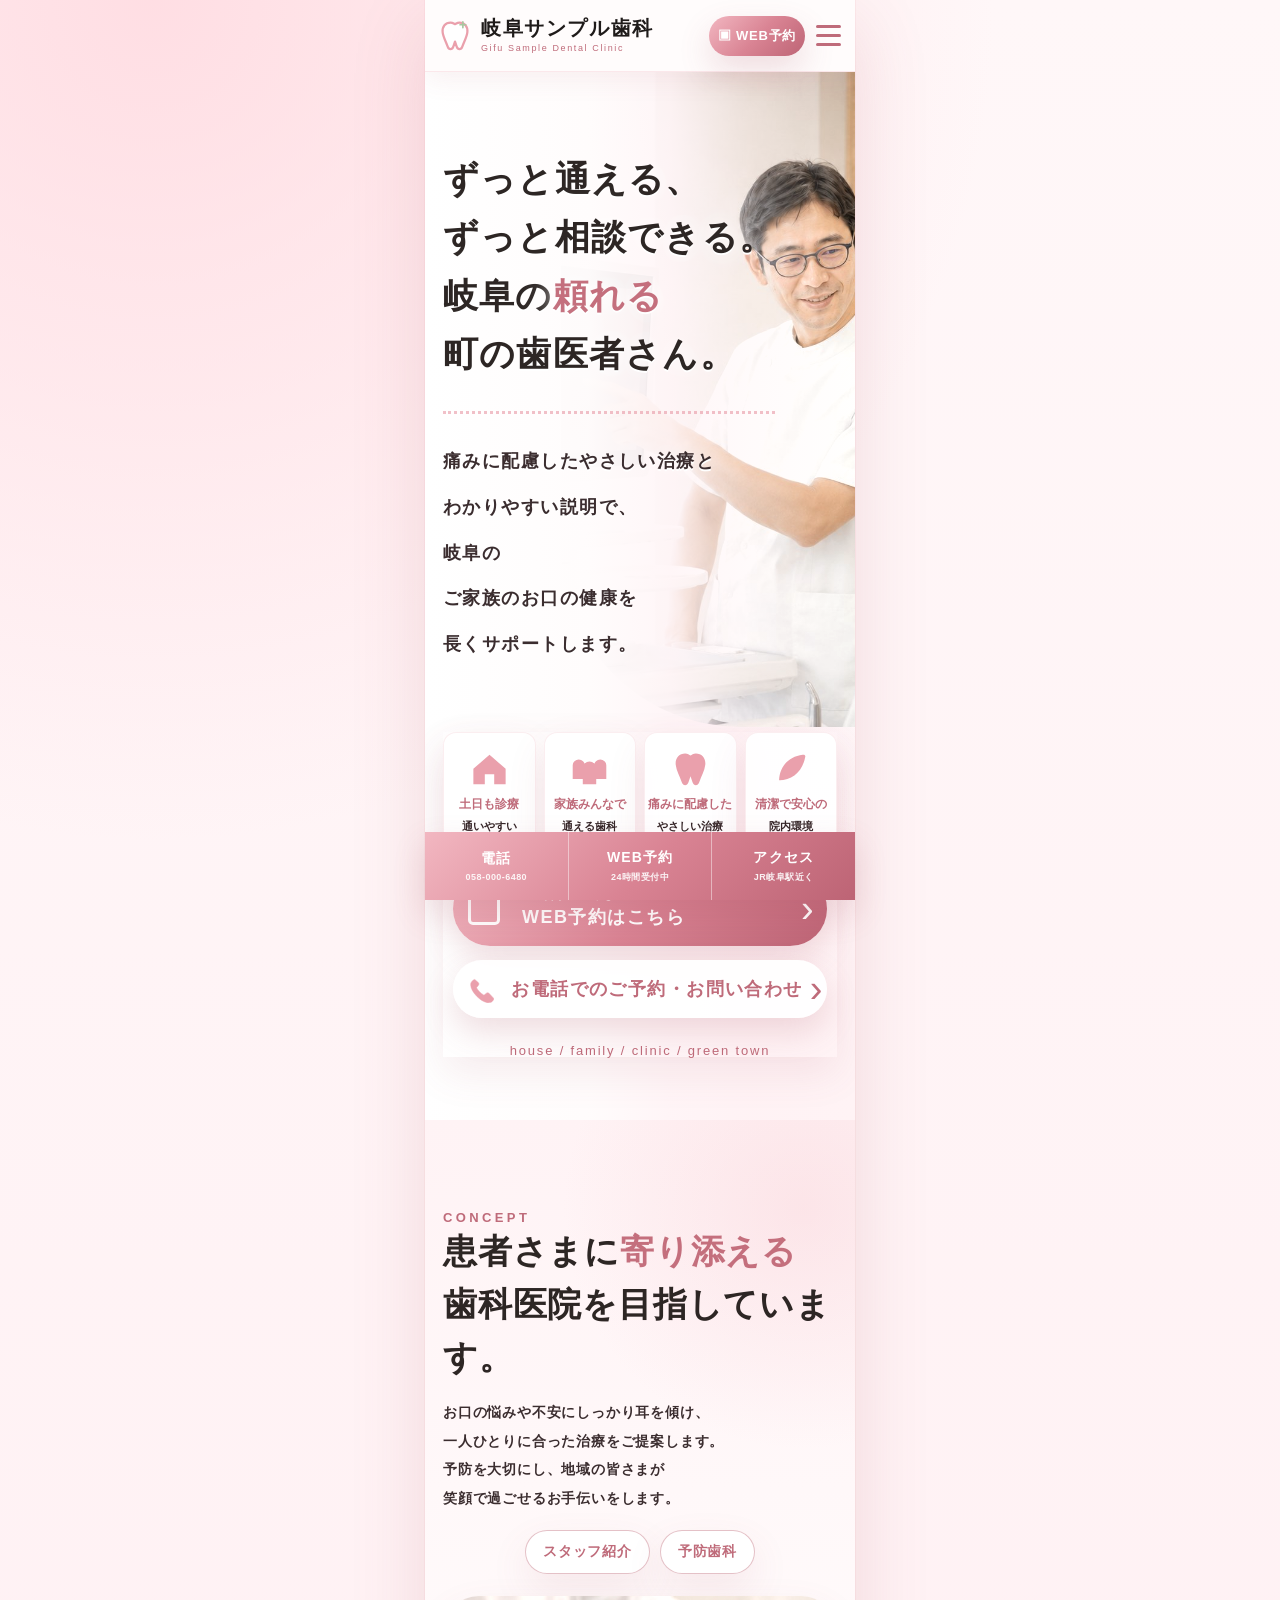
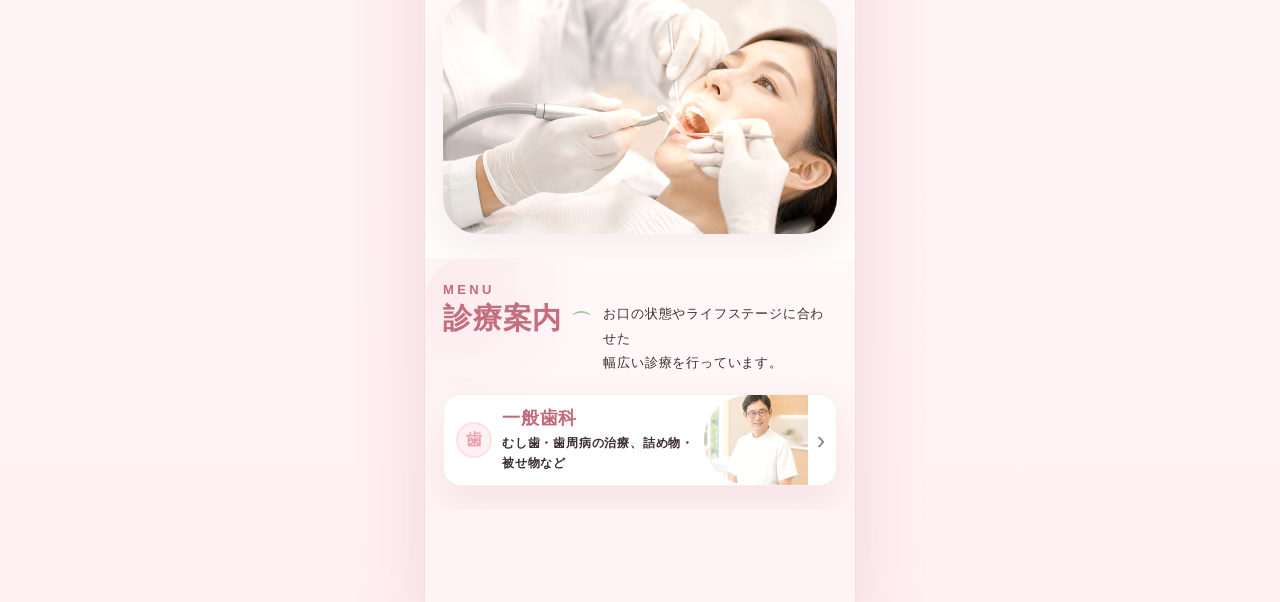
==== commit ebac98a8: "Create gentle pink theme variant" ====
--- a/index.html
+++ b/index.html
@@ -5,7 +5,7 @@
   <meta name="viewport" content="width=device-width, initial-scale=1">
   <title>岐阜サンプル歯科 | Gifu Sample Dental Clinic</title>
   <meta name="description" content="岐阜サンプル歯科は、痛みに配慮したやさしい治療とわかりやすい説明で、ご家族のお口の健康を長く支える歯科医院です。">
-  <meta name="theme-color" content="#35b7a8">
+  <meta name="theme-color" content="#eaa0ac">
   <meta property="og:type" content="website">
   <meta property="og:site_name" content="岐阜サンプル歯科">
   <meta property="og:title" content="岐阜サンプル歯科 | Gifu Sample Dental Clinic">
--- a/styles.css
+++ b/styles.css
@@ -1879,3 +1879,212 @@
     font-size: 14px;
   }
 }
+
+/* Gentle pink theme */
+:root {
+  --color-primary: #eaa0ac;
+  --color-primary-dark: #bf6b7a;
+  --color-mint: #fff0f3;
+  --color-mint-light: #fff8f8;
+  --color-cream: #fff7ef;
+  --color-text: #3b2d2f;
+  --color-heading: #352628;
+  --color-muted: #927d80;
+  --color-white: #ffffff;
+  --color-sage: #a9c7a0;
+  --color-blush: #fff3f5;
+  --color-blush-strong: #f7c9d0;
+  --shadow-soft: 0 12px 32px rgba(166, 79, 95, 0.10);
+  --shadow-panel: 0 18px 48px rgba(166, 79, 95, 0.14);
+}
+
+body {
+  background:
+    radial-gradient(circle at 12% 0%, rgba(255, 214, 221, 0.76), transparent 34%),
+    linear-gradient(180deg, #fff7f8 0%, #fff0f3 100%);
+}
+
+.site-shell {
+  background:
+    linear-gradient(180deg, #fffdfd 0%, #fff7f8 48%, #fff3f5 100%);
+}
+
+@media (min-width: 431px) {
+  .site-shell {
+    box-shadow: 0 0 0 1px rgba(234, 160, 172, 0.12), 0 24px 70px rgba(166, 79, 95, 0.16);
+  }
+}
+
+.logo-icon path:first-child {
+  stroke: var(--color-primary);
+}
+
+.logo-icon path:nth-child(2) {
+  stroke: var(--color-sage);
+}
+
+.site-header {
+  background: rgba(255, 252, 252, 0.96);
+  border-bottom-color: rgba(234, 160, 172, 0.22);
+  box-shadow: 0 8px 26px rgba(166, 79, 95, 0.08);
+}
+
+.reserve-pill,
+.solid-btn,
+.home-page .hero-actions .hero-main-reserve,
+.bottom-action-bar {
+  background: linear-gradient(135deg, #f2b7c1 0%, #d98393 52%, #bd6475 100%);
+}
+
+.reserve-pill,
+.solid-btn,
+.home-page .hero-actions a,
+.bottom-action-bar {
+  box-shadow: 0 14px 32px rgba(166, 79, 95, 0.18);
+}
+
+.drawer {
+  background: rgba(255, 250, 251, 0.99);
+  border-bottom-color: rgba(234, 160, 172, 0.20);
+}
+
+.drawer a,
+.footer-info,
+.timeline-row,
+.menu-row,
+.access-band,
+.contact-form-panel,
+.hours-panel,
+.info-panel,
+.belongings,
+.reservation-bar,
+.payment-panel,
+.menu-band {
+  border-color: rgba(234, 160, 172, 0.18);
+}
+
+.drawer a {
+  border-bottom-color: rgba(234, 160, 172, 0.20);
+}
+
+.page::before,
+.page::after {
+  background: radial-gradient(circle, rgba(247, 201, 208, 0.46), rgba(255, 255, 255, 0));
+}
+
+.leaf {
+  color: var(--color-sage);
+}
+
+.section-band.mint,
+.section-band.wave,
+.policy-strip,
+.form-page,
+.clinic-page,
+.staff-page {
+  background:
+    radial-gradient(circle at 9% 14%, rgba(247, 201, 208, 0.34), transparent 34%),
+    linear-gradient(180deg, #fffdfd 0%, #fff4f6 100%);
+}
+
+.hero-visual,
+.home-page .hero-visual {
+  background:
+    linear-gradient(90deg, rgba(255, 255, 255, 1) 0%, rgba(255, 252, 252, 0.99) 44%, rgba(255, 241, 244, 0.76) 70%, rgba(255, 241, 244, 0.18) 100%),
+    linear-gradient(180deg, #ffffff 0%, #fff3f5 100%);
+}
+
+.home-page .hero-visual::before {
+  background: linear-gradient(180deg, rgba(255, 243, 245, 0) 0%, rgba(255, 243, 245, 0.96) 40%, rgba(255, 243, 245, 1) 100%);
+}
+
+.home-page .hero-visual::after {
+  background:
+    linear-gradient(90deg, rgba(255, 255, 255, 1) 0%, rgba(255, 252, 252, 0.99) 38%, rgba(255, 245, 247, 0.9) 57%, rgba(255, 241, 244, 0.30) 76%, rgba(255, 241, 244, 0.02) 100%),
+    linear-gradient(180deg, rgba(255,255,255,0) 0%, rgba(255,255,255,0) 68%, rgba(255,243,245,0.9) 88%, rgba(255,243,245,1) 100%);
+}
+
+.hero-copy h1 strong,
+.section-head strong,
+.concept-copy strong,
+.menu-title-row h2,
+.reservation-bar h2,
+.contact-form-panel h2,
+.hours-panel h2,
+.access-band h2 {
+  color: #c46f7d;
+}
+
+.home-page .hero-copy h1 {
+  border-bottom-color: rgba(234, 160, 172, 0.65);
+}
+
+.home-page .badge,
+.floating-panel,
+.news-strip,
+.concept-photo,
+.menu-band,
+.soft-btn,
+.price-panel,
+.feature-strip,
+.clinic-gallery,
+.equipment-strip,
+.contact-form-panel,
+.hours-panel,
+.access-band,
+.reservation-bar {
+  box-shadow: 0 16px 38px rgba(166, 79, 95, 0.10);
+}
+
+.home-page .badge,
+.menu-band,
+.soft-btn,
+.line-icon,
+.price-panel,
+.feature-strip,
+.clinic-gallery,
+.equipment-strip,
+.contact-form-panel,
+.hours-panel,
+.access-band,
+.reservation-bar,
+.belongings {
+  background: rgba(255, 255, 255, 0.92);
+  border-color: rgba(234, 160, 172, 0.18);
+}
+
+.soft-btn,
+.home-page .hero-actions .hero-call-reserve {
+  color: var(--color-primary-dark);
+  border-color: rgba(191, 107, 122, 0.42);
+}
+
+.home-page .badge svg,
+.hero-phone-icon,
+.line-icon {
+  color: var(--color-primary);
+  fill: var(--color-primary);
+  stroke: var(--color-primary);
+}
+
+.concept-stage,
+.menu-preview {
+  background:
+    radial-gradient(circle at 88% 12%, rgba(247, 201, 208, 0.36), transparent 32%),
+    linear-gradient(180deg, #fff3f5 0%, #fffdfd 100%);
+}
+
+.menu-preview {
+  background:
+    radial-gradient(circle at 6% 8%, rgba(247, 201, 208, 0.30), transparent 30%),
+    linear-gradient(180deg, #fff9fa 0%, #fff3f5 100%);
+}
+
+.photo-slice,
+.concept-photo,
+.hero-photo,
+.visual-photo img,
+.doctor-stage img,
+.clinic-gallery img {
+  filter: saturate(0.96) brightness(1.05) sepia(0.04);
+}
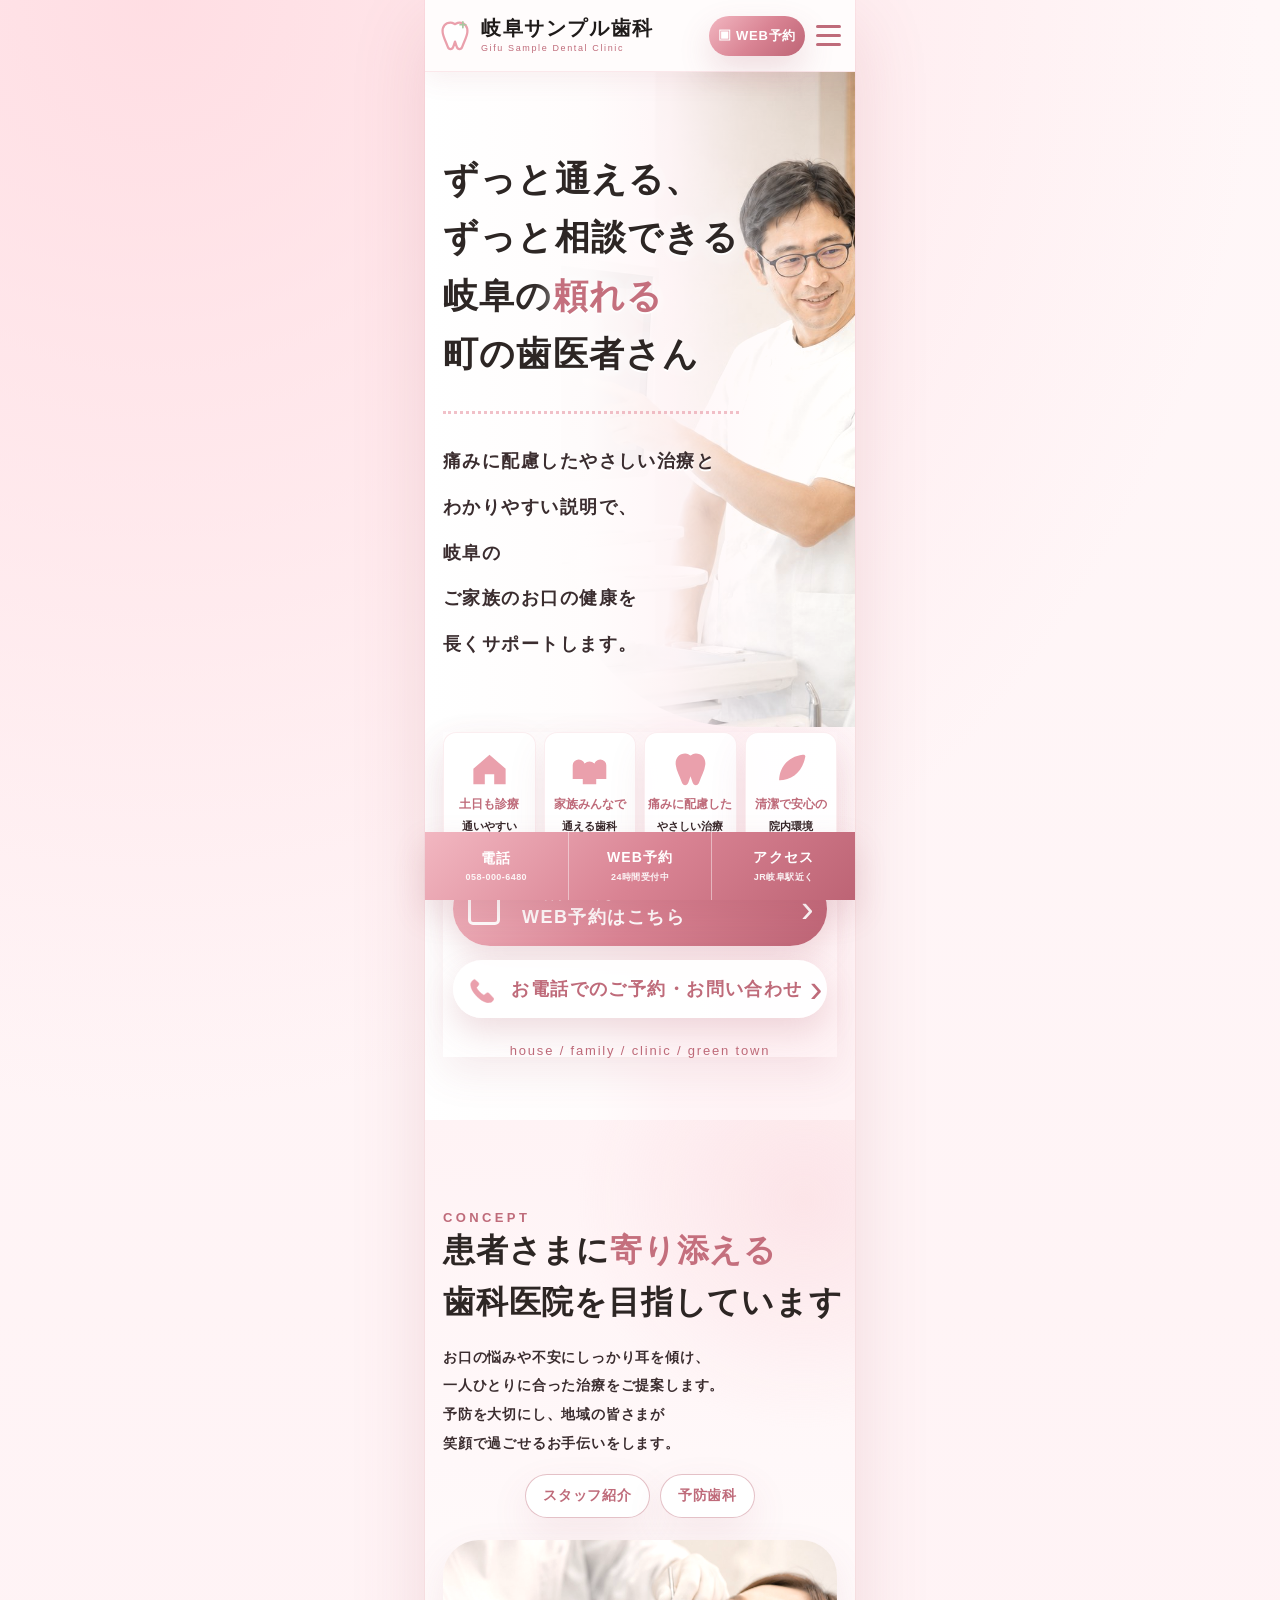
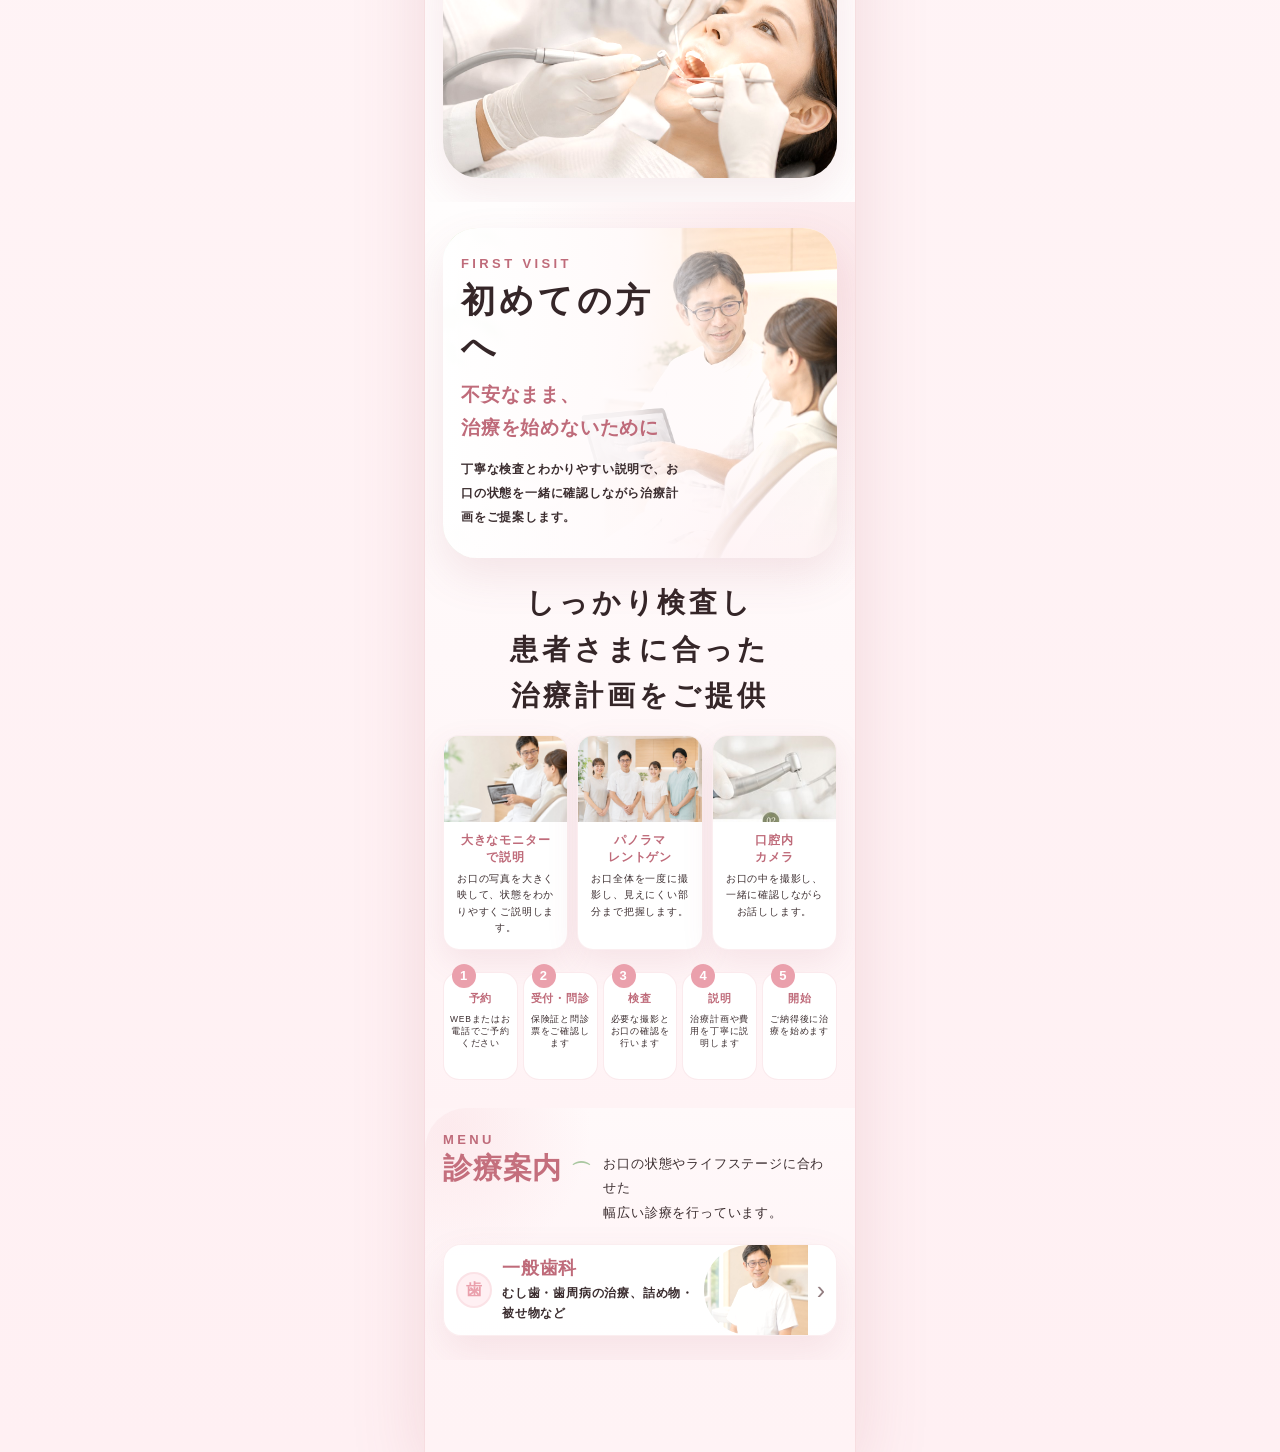
==== commit bf1d2d47: "Improve headings, first guide, and access map" ====
--- a/index.html
+++ b/index.html
@@ -37,7 +37,7 @@
     <nav class="drawer" data-drawer aria-label="サイト内メニュー">
       <a href="treatment.html">診療案内 <span>›</span></a>
       <a href="staff.html">スタッフ紹介 <span>›</span></a>
-      <a href="first.html">初めての方へ <span>›</span></a>
+      <a href="index.html#first-guide">初めての方へ <span>›</span></a>
       <a href="clinic.html">院内・アクセス <span>›</span></a>
       <a href="reserve.html">WEB予約・相談 <span>›</span></a>
     </nav>
@@ -46,7 +46,7 @@
       <section class="hero-visual">
         <img class="hero-photo" src="assets/friendly_dental_consultation_in_a_modern_clinic.jpg" alt="院長が患者さまへ口腔内画像を見せながら説明している診療室">
         <div class="hero-copy reveal">
-          <h1>ずっと通える、<br>ずっと相談できる。<br>岐阜の<strong>頼れる</strong><br>町の歯医者さん。</h1>
+          <h1>ずっと通える、<br>ずっと相談できる<br>岐阜の<strong>頼れる</strong><br>町の歯医者さん</h1>
           <p>痛みに配慮したやさしい治療と<br>わかりやすい説明で、岐阜の<br>ご家族のお口の健康を<br>長くサポートします。</p>
         </div>
 
@@ -88,7 +88,7 @@
       <section class="concept-stage reveal">
         <div class="concept-copy">
           <span class="en-label">Concept</span>
-          <h2>患者さまに<strong>寄り添える</strong><br>歯科医院を目指しています。</h2>
+          <h2><span class="heading-line">患者さまに<strong>寄り添える</strong></span><span class="heading-line">歯科医院を目指しています</span></h2>
           <p>お口の悩みや不安にしっかり耳を傾け、<br>一人ひとりに合った治療をご提案します。<br>予防を大切にし、地域の皆さまが<br>笑顔で過ごせるお手伝いをします。</p>
           <div class="btn-row">
             <a class="soft-btn" href="staff.html">スタッフ紹介</a>
@@ -97,6 +97,36 @@
         </div>
         <div class="concept-photo">
           <img src="assets/friendly_medical_staff_in_modern_clinic.jpg" alt="岐阜サンプル歯科のスタッフ">
+        </div>
+      </section>
+
+      <section class="first-guide-stage reveal" id="first-guide">
+        <div class="first-guide-visual">
+          <img src="assets/dental_consultation_in_a_modern_clinic.jpg" alt="初診時に丁寧に説明する診療風景">
+          <div class="first-guide-copy">
+            <span class="en-label">FIRST VISIT</span>
+            <h2>初めての方へ</h2>
+            <p class="guide-lead">不安なまま、<br>治療を始めないために</p>
+            <p>丁寧な検査とわかりやすい説明で、お口の状態を一緒に確認しながら治療計画をご提案します。</p>
+          </div>
+        </div>
+
+        <div class="section-head first-guide-title">
+          <h2><span class="heading-line">しっかり検査し</span><span class="heading-line">患者さまに合った</span><span class="heading-line">治療計画をご提供</span></h2>
+        </div>
+
+        <div class="exam-row">
+          <div class="exam-unit"><img src="assets/dental_consultation_in_a_modern_clinic.jpg" alt="大きなモニター"><b>大きなモニター<br>で説明</b><p>お口の写真を大きく映して、状態をわかりやすくご説明します。</p></div>
+          <div class="exam-unit"><img src="assets/modern_bright_dental_treatment_room.jpg" alt="パノラマレントゲン"><b>パノラマ<br>レントゲン</b><p>お口全体を一度に撮影し、見えにくい部分まで把握します。</p></div>
+          <div class="exam-unit"><img src="assets/gifu-equipment-camera.jpg" alt="口腔内カメラ"><b>口腔内<br>カメラ</b><p>お口の中を撮影し、一緒に確認しながらお話しします。</p></div>
+        </div>
+
+        <div class="flow-line compact-flow">
+          <div class="flow-step" data-step="1"><b>予約</b><span>WEBまたはお電話でご予約ください</span></div>
+          <div class="flow-step" data-step="2"><b>受付・問診</b><span>保険証と問診票をご確認します</span></div>
+          <div class="flow-step" data-step="3"><b>検査</b><span>必要な撮影とお口の確認を行います</span></div>
+          <div class="flow-step" data-step="4"><b>説明</b><span>治療計画や費用を丁寧に説明します</span></div>
+          <div class="flow-step" data-step="5"><b>開始</b><span>ご納得後に治療を始めます</span></div>
         </div>
       </section>
 
--- a/styles.css
+++ b/styles.css
@@ -2088,3 +2088,174 @@
 .clinic-gallery img {
   filter: saturate(0.96) brightness(1.05) sepia(0.04);
 }
+
+.heading-line {
+  display: block;
+  white-space: nowrap;
+  word-break: keep-all;
+  overflow-wrap: normal;
+}
+
+.concept-copy h2 {
+  font-size: clamp(27px, 6.9vw, 32px);
+  line-height: 1.62;
+}
+
+.first-guide-stage {
+  padding: 26px 18px 28px;
+  background:
+    radial-gradient(circle at 92% 8%, rgba(247, 201, 208, 0.42), transparent 34%),
+    linear-gradient(180deg, #fffdfd 0%, #fff3f5 100%);
+}
+
+.first-guide-visual {
+  position: relative;
+  min-height: 330px;
+  overflow: hidden;
+  border-radius: 34px;
+  background: #fff;
+  box-shadow: 0 18px 44px rgba(166, 79, 95, 0.12);
+}
+
+.first-guide-visual img {
+  position: absolute;
+  inset: 0;
+  width: 100%;
+  height: 100%;
+  object-fit: cover;
+  object-position: 62% center;
+  filter: saturate(0.95) brightness(1.08) sepia(0.04);
+}
+
+.first-guide-visual::after {
+  content: "";
+  position: absolute;
+  inset: 0;
+  background:
+    linear-gradient(90deg, rgba(255, 255, 255, 0.98) 0%, rgba(255, 250, 251, 0.94) 48%, rgba(255, 243, 245, 0.38) 72%, rgba(255, 243, 245, 0.04) 100%),
+    linear-gradient(180deg, rgba(255,255,255,0) 62%, rgba(255,243,245,0.86) 100%);
+  pointer-events: none;
+}
+
+.first-guide-copy {
+  position: relative;
+  z-index: 2;
+  width: 62%;
+  padding: 28px 0 0 18px;
+}
+
+.first-guide-copy h2 {
+  margin: 7px 0 8px;
+  color: var(--color-heading);
+  font-size: clamp(28px, 7.4vw, 34px);
+  line-height: 1.35;
+  letter-spacing: 0.12em;
+}
+
+.guide-lead {
+  margin: 0 0 12px;
+  color: var(--color-primary-dark);
+  font-size: 19px;
+  line-height: 1.75;
+  font-weight: 900;
+}
+
+.first-guide-copy p:not(.guide-lead) {
+  margin: 0;
+  font-size: 12px;
+  line-height: 2;
+  font-weight: 700;
+}
+
+.first-guide-title {
+  margin: 22px 0 16px;
+  text-align: center;
+}
+
+.first-guide-title h2 {
+  font-size: clamp(24px, 6.2vw, 28px);
+  line-height: 1.65;
+}
+
+.first-guide-stage .exam-row {
+  padding: 0;
+  gap: 9px;
+}
+
+.first-guide-stage .exam-unit {
+  border-color: rgba(234, 160, 172, 0.18);
+}
+
+.first-guide-stage .exam-unit b {
+  min-height: 48px;
+  font-size: 12px;
+  line-height: 1.45;
+}
+
+.compact-flow {
+  margin-top: 22px;
+  gap: 5px;
+}
+
+.compact-flow .flow-step {
+  min-width: 0;
+  min-height: 108px;
+  padding: 18px 4px 8px;
+  border-color: rgba(234, 160, 172, 0.22);
+}
+
+.compact-flow .flow-step b {
+  font-size: 11px;
+}
+
+.compact-flow .flow-step span {
+  font-size: 8.5px;
+  line-height: 1.45;
+}
+
+.contact-hero {
+  min-height: 316px;
+  background:
+    linear-gradient(90deg, rgba(255,255,255,1) 0%, rgba(255,250,251,0.98) 46%, rgba(255,243,245,0.38) 78%, rgba(255,243,245,0.06) 100%),
+    #fff3f5;
+}
+
+.contact-hero img {
+  right: -96px;
+  width: 72%;
+  opacity: 0.58;
+  object-position: 38% center;
+}
+
+.contact-hero .section-head {
+  width: 76%;
+  padding: 14px 12px 14px 0;
+  text-shadow: 0 2px 0 rgba(255,255,255,0.98), 0 0 22px rgba(255,255,255,0.98);
+}
+
+.contact-hero .section-head h1 {
+  white-space: nowrap;
+  font-size: clamp(31px, 8.1vw, 35px);
+  line-height: 1.42;
+  letter-spacing: 0.10em;
+}
+
+.contact-hero .section-head p {
+  line-height: 2;
+  font-weight: 700;
+}
+
+.google-map {
+  background:
+    linear-gradient(90deg, rgba(255, 248, 248, 0.58), rgba(255, 248, 248, 0.16)),
+    url("assets/gifu-access-map.jpg") center / cover;
+}
+
+.google-map iframe {
+  display: block;
+  width: 100%;
+  height: 100%;
+  min-height: 210px;
+  border: 0;
+  filter: saturate(0.86) brightness(1.04);
+}
